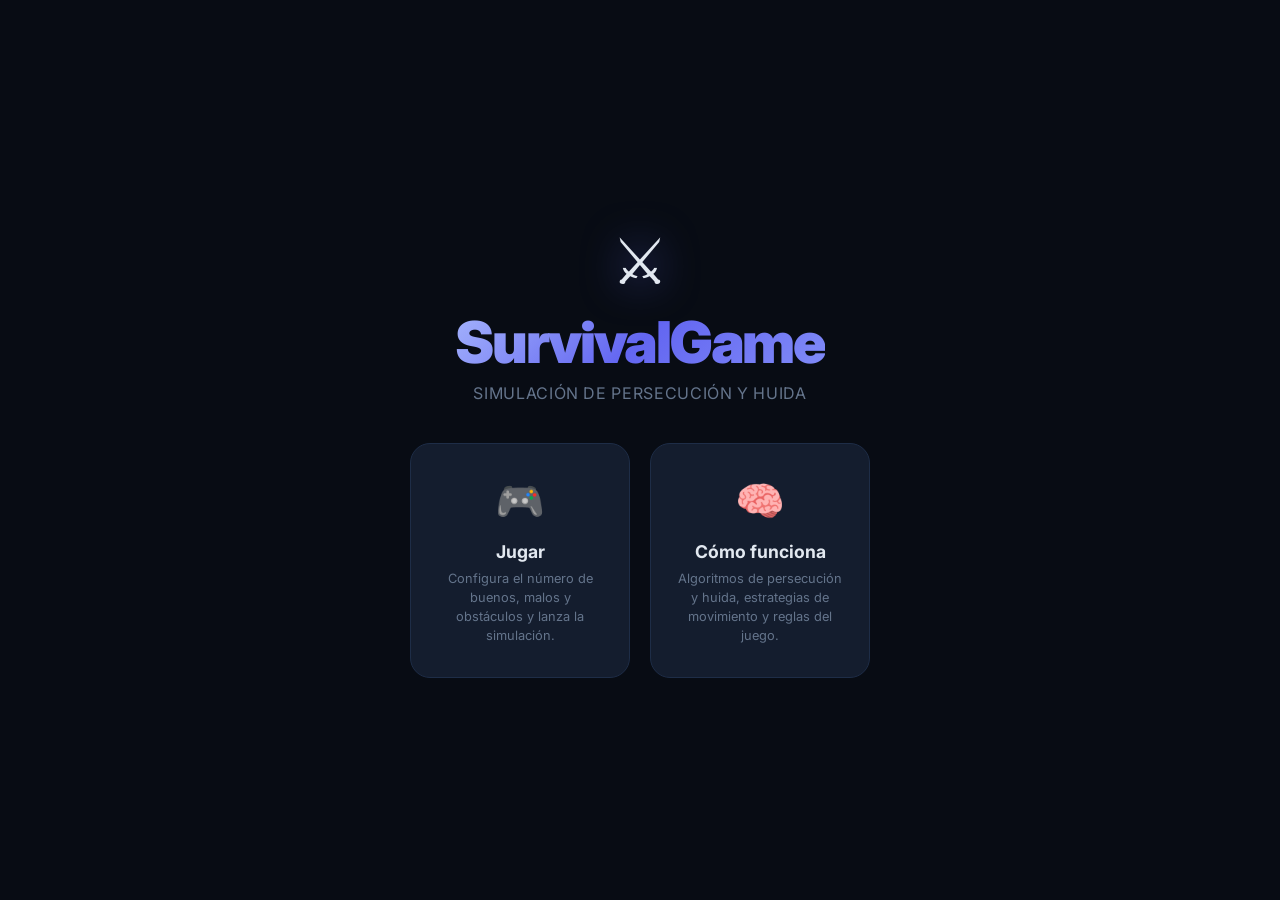
==== js/index.html @ d38d96ad "pasado todo a js con la base dejada" ====
<!DOCTYPE html>
<html lang="es">
<head>
    <meta charset="UTF-8" />
    <meta name="viewport" content="width=device-width, initial-scale=1.0" />
    <title>SurvivalGame</title>
    <link rel="preconnect" href="https://fonts.googleapis.com" />
    <link rel="preconnect" href="https://fonts.gstatic.com" crossorigin />
    <link href="https://fonts.googleapis.com/css2?family=Inter:ital,wght@0,400;0,600;0,700;0,900;1,400&display=swap" rel="stylesheet" />
    <style>
/* ── Reset ───────────────────────────────────────────────────────────────── */
*,*::before,*::after{box-sizing:border-box;margin:0;padding:0;}
:root{
    --bg:#080c14;
    --surface:#0f1520;
    --card:#141d2e;
    --border:#1e2d47;
    --green:#22c55e;
    --red:#ef4444;
    --gray:#64748b;
    --text:#e2e8f0;
    --muted:#64748b;
    --accent:#6366f1;
    --accent2:#818cf8;
}
html,body{height:100%;background:var(--bg);color:var(--text);font-family:'Inter',system-ui,sans-serif;overflow-x:hidden;}

/* ── Screens ─────────────────────────────────────────────────────────────── */
.screen{
    position:fixed;inset:0;
    display:flex;flex-direction:column;align-items:center;justify-content:center;
    transition:opacity .35s ease,transform .35s ease;
}
.screen.hidden{opacity:0;pointer-events:none;transform:scale(.97);}
.screen.slide-left{transform:translateX(-60px);}
.screen.slide-right{transform:translateX(60px);}

/* ── Particles (decorative background dots) ─────────────────────────────── */
#particles{position:fixed;inset:0;overflow:hidden;pointer-events:none;z-index:0;}
.particle{
    position:absolute;border-radius:50%;
    animation:float linear infinite;
    opacity:0;
}
@keyframes float{
    0%  {transform:translateY(100vh) scale(0); opacity:0;}
    10% {opacity:.6;}
    90% {opacity:.4;}
    100%{transform:translateY(-20px) scale(1.2); opacity:0;}
}

/* ── Main Menu ───────────────────────────────────────────────────────────── */
#menu{z-index:10;gap:2.5rem;}

.logo-big{text-align:center;}
.logo-big .icon{font-size:4rem;display:block;margin-bottom:.5rem;filter:drop-shadow(0 0 20px rgba(99,102,241,.7));}
.logo-big h1{
    font-size:3.6rem;font-weight:900;letter-spacing:-.04em;
    background:linear-gradient(135deg,#a5b4fc,#6366f1,#818cf8);
    -webkit-background-clip:text;-webkit-text-fill-color:transparent;background-clip:text;
    text-shadow:none;
}
.logo-big p{color:var(--muted);margin-top:.4rem;font-size:1rem;letter-spacing:.04em;text-transform:uppercase;}

.menu-cards{display:flex;gap:1.25rem;flex-wrap:wrap;justify-content:center;}

.menu-card{
    width:220px;padding:2rem 1.5rem;border-radius:1.25rem;
    background:var(--card);border:1px solid var(--border);
    cursor:pointer;text-align:center;
    transition:transform .2s,box-shadow .2s,border-color .2s;
    position:relative;overflow:hidden;
}
.menu-card::before{
    content:'';position:absolute;inset:0;
    background:linear-gradient(135deg,rgba(99,102,241,.08),transparent);
    opacity:0;transition:opacity .2s;
}
.menu-card:hover{transform:translateY(-6px);border-color:var(--accent);box-shadow:0 12px 40px rgba(99,102,241,.25);}
.menu-card:hover::before{opacity:1;}
.menu-card:active{transform:translateY(-2px);}

.menu-card .card-icon{font-size:2.5rem;margin-bottom:1rem;display:block;}
.menu-card h2{font-size:1.1rem;font-weight:700;margin-bottom:.4rem;}
.menu-card p{font-size:.8rem;color:var(--muted);line-height:1.5;}

/* ── Config Screen ───────────────────────────────────────────────────────── */
#config{z-index:10;gap:2rem;padding:2rem;}

.config-panel{
    background:var(--card);border:1px solid var(--border);border-radius:1.5rem;
    padding:2.5rem;width:100%;max-width:520px;
    box-shadow:0 0 60px rgba(99,102,241,.1);
}
.config-panel h2{font-size:1.5rem;font-weight:800;margin-bottom:.25rem;}
.config-panel .sub{color:var(--muted);font-size:.85rem;margin-bottom:2rem;}

.param-group{display:flex;flex-direction:column;gap:1.25rem;margin-bottom:2rem;}

.param{display:flex;flex-direction:column;gap:.5rem;}
.param-header{display:flex;justify-content:space-between;align-items:center;}
.param-label{font-size:.9rem;font-weight:600;display:flex;align-items:center;gap:.5rem;}
.param-dot{width:10px;height:10px;border-radius:50%;flex-shrink:0;}
.param-dot.green{background:var(--green);box-shadow:0 0 6px var(--green);}
.param-dot.red  {background:var(--red);  box-shadow:0 0 6px var(--red);}
.param-dot.gray {background:var(--gray); border-radius:2px;}
.param-value{
    font-size:1.1rem;font-weight:700;min-width:2.5rem;text-align:right;
    background:var(--surface);border:1px solid var(--border);border-radius:.4rem;
    padding:.1rem .5rem;
}
.param-value.green{color:var(--green);}
.param-value.red  {color:var(--red);}
.param-value.gray {color:var(--gray);}

input[type=range]{
    width:100%;height:5px;border-radius:999px;outline:none;border:none;cursor:pointer;
    -webkit-appearance:none;appearance:none;
    background:var(--border);
}
input[type=range].green::-webkit-slider-thumb{background:var(--green);box-shadow:0 0 8px var(--green);}
input[type=range].red::-webkit-slider-thumb  {background:var(--red);  box-shadow:0 0 8px var(--red);}
input[type=range].gray::-webkit-slider-thumb {background:var(--gray);}
input[type=range]::-webkit-slider-thumb{
    -webkit-appearance:none;appearance:none;
    width:16px;height:16px;border-radius:50%;cursor:pointer;transition:transform .1s;
}
input[type=range]::-webkit-slider-thumb:hover{transform:scale(1.25);}
input[type=range].green{background:linear-gradient(to right,var(--green) var(--pct,50%),var(--border) var(--pct,50%));}
input[type=range].red  {background:linear-gradient(to right,var(--red)   var(--pct,50%),var(--border) var(--pct,50%));}
input[type=range].gray {background:linear-gradient(to right,var(--gray)  var(--pct,50%),var(--border) var(--pct,50%));}

.config-actions{display:flex;gap:.75rem;}

/* ── Game Screen ─────────────────────────────────────────────────────────── */
#game{z-index:10;gap:1rem;justify-content:flex-start;padding:1.5rem 1rem 2rem;overflow-y:auto;}

.game-header{display:flex;align-items:center;gap:1rem;width:100%;max-width:1020px;}
.btn-back{
    background:var(--card);border:1px solid var(--border);color:var(--text);
    border-radius:.6rem;padding:.45rem .9rem;font-family:inherit;font-size:.85rem;
    font-weight:600;cursor:pointer;transition:background .15s,border-color .15s;
    flex-shrink:0;
}
.btn-back:hover{background:var(--border);border-color:var(--accent);}

.stats-bar{
    display:flex;gap:1.25rem;flex-wrap:wrap;align-items:center;
    background:var(--card);border:1px solid var(--border);border-radius:1rem;
    padding:.6rem 1.2rem;flex:1;
}
.stat{display:flex;align-items:center;gap:.45rem;font-size:.85rem;}
.stat-dot{width:9px;height:9px;border-radius:50%;}
.stat-dot.green{background:var(--green);box-shadow:0 0 5px var(--green);}
.stat-dot.red  {background:var(--red);  box-shadow:0 0 5px var(--red);}
.stat-dot.gray {background:var(--gray); border-radius:2px;}
.stat-label{color:var(--muted);}
.stat-value{font-weight:700;}
.stat-value.green{color:var(--green);}
.stat-value.red  {color:var(--red);}

.game-controls{display:flex;gap:.6rem;flex-shrink:0;}

.canvas-wrapper{
    border-radius:.75rem;overflow:hidden;border:1.5px solid var(--border);
    box-shadow:0 0 50px rgba(99,102,241,.1);flex-shrink:0;
}
canvas{display:block;}

/* ── Info Screen ─────────────────────────────────────────────────────────── */
#info{z-index:10;gap:2rem;padding:2rem;}
.info-panel{
    background:var(--card);border:1px solid var(--border);border-radius:1.5rem;
    padding:2.5rem;max-width:560px;width:100%;
    box-shadow:0 0 60px rgba(99,102,241,.1);
}
.info-panel h2{font-size:1.5rem;font-weight:800;margin-bottom:1.5rem;}
.info-row{display:flex;align-items:flex-start;gap:1rem;margin-bottom:1.25rem;}
.info-icon{font-size:1.8rem;flex-shrink:0;width:2.5rem;text-align:center;}
.info-row h3{font-size:.95rem;font-weight:700;margin-bottom:.2rem;}
.info-row p{font-size:.82rem;color:var(--muted);line-height:1.6;}
.info-divider{border:none;border-top:1px solid var(--border);margin:1.25rem 0;}
.algo-block{background:var(--surface);border-radius:.75rem;padding:1rem;font-size:.82rem;color:var(--muted);line-height:1.7;border:1px solid var(--border);}
.algo-block strong{color:var(--text);}

/* ── Shared Buttons ──────────────────────────────────────────────────────── */
.btn{
    display:inline-flex;align-items:center;gap:.4rem;
    padding:.65rem 1.4rem;border-radius:.65rem;
    font-family:inherit;font-size:.9rem;font-weight:700;
    cursor:pointer;border:none;
    transition:transform .1s,box-shadow .2s,background .15s,opacity .15s;
}
.btn:active{transform:scale(.96);}
.btn-primary{
    background:linear-gradient(135deg,#6366f1,#818cf8);color:#fff;
    box-shadow:0 4px 20px rgba(99,102,241,.4);
}
.btn-primary:hover{box-shadow:0 6px 28px rgba(99,102,241,.6);}
.btn-secondary{
    background:var(--surface);color:var(--text);border:1px solid var(--border);
}
.btn-secondary:hover{background:var(--border);}
.btn-danger{
    background:rgba(239,68,68,.15);color:var(--red);border:1px solid rgba(239,68,68,.3);
}
.btn-danger:hover{background:rgba(239,68,68,.25);}
    </style>
</head>
<body>

<!-- Fondo animado -->
<div id="particles"></div>

<!-- ══════════════════════════════════════════════════════════════════════════
     PANTALLA 1 – MENÚ PRINCIPAL
     ══════════════════════════════════════════════════════════════════════════ -->
<div id="menu" class="screen">
    <div class="logo-big">
        <span class="icon">⚔️</span>
        <h1>SurvivalGame</h1>
        <p>Simulación de persecución y huida</p>
    </div>

    <div class="menu-cards">
        <div class="menu-card" id="btn-goto-config">
            <span class="card-icon">🎮</span>
            <h2>Jugar</h2>
            <p>Configura el número de buenos, malos y obstáculos y lanza la simulación.</p>
        </div>
        <div class="menu-card" id="btn-goto-info">
            <span class="card-icon">🧠</span>
            <h2>Cómo funciona</h2>
            <p>Algoritmos de persecución y huida, estrategias de movimiento y reglas del juego.</p>
        </div>
    </div>
</div>

<!-- ══════════════════════════════════════════════════════════════════════════
     PANTALLA 2 – CONFIGURACIÓN
     ══════════════════════════════════════════════════════════════════════════ -->
<div id="config" class="screen hidden">
    <div class="config-panel">
        <h2>⚙️ Configurar partida</h2>
        <p class="sub">Ajusta los parámetros antes de iniciar la simulación</p>

        <div class="param-group">
            <!-- Buenos -->
            <div class="param">
                <div class="param-header">
                    <span class="param-label"><span class="param-dot green"></span>Buenos (huyen)</span>
                    <span class="param-value green" id="val-buenos">10</span>
                </div>
                <input type="range" class="green" id="sl-buenos" min="1" max="80" value="10" />
            </div>
            <!-- Malos -->
            <div class="param">
                <div class="param-header">
                    <span class="param-label"><span class="param-dot red"></span>Malos (persiguen)</span>
                    <span class="param-value red" id="val-malos">5</span>
                </div>
                <input type="range" class="red" id="sl-malos" min="1" max="40" value="5" />
            </div>
            <!-- Obstáculos -->
            <div class="param">
                <div class="param-header">
                    <span class="param-label"><span class="param-dot gray"></span>Obstáculos</span>
                    <span class="param-value gray" id="val-obs">15</span>
                </div>
                <input type="range" class="gray" id="sl-obs" min="0" max="120" value="15" />
            </div>
        </div>

        <div class="config-actions">
            <button class="btn btn-secondary" id="btn-config-back">← Volver</button>
            <button class="btn btn-primary" id="btn-start" style="flex:1">▶ Iniciar simulación</button>
        </div>
    </div>
</div>

<!-- ══════════════════════════════════════════════════════════════════════════
     PANTALLA 3 – JUEGO
     ══════════════════════════════════════════════════════════════════════════ -->
<div id="game" class="screen hidden">
    <div class="game-header">
        <button class="btn-back" id="btn-game-back">← Menú</button>
        <div class="stats-bar">
            <div class="stat">
                <div class="stat-dot green"></div>
                <span class="stat-label">Buenos</span>
                <span class="stat-value green" id="stat-buenos">0</span>
            </div>
            <div class="stat">
                <div class="stat-dot red"></div>
                <span class="stat-label">Malos</span>
                <span class="stat-value red" id="stat-malos">0</span>
            </div>
            <div class="stat">
                <div class="stat-dot gray"></div>
                <span class="stat-label">Obstáculos</span>
                <span class="stat-value" id="stat-obs">0</span>
            </div>
            <div class="stat" style="margin-left:auto;">
                <span class="stat-label">Tick</span>
                <span class="stat-value" id="stat-tick">0</span>
            </div>
        </div>
        <div class="game-controls">
            <button class="btn btn-secondary" id="btn-pause">⏸</button>
            <button class="btn btn-secondary" id="btn-restart">🔄</button>
        </div>
    </div>

    <div class="canvas-wrapper">
        <canvas id="gameCanvas"></canvas>
    </div>
</div>

<!-- ══════════════════════════════════════════════════════════════════════════
     PANTALLA 4 – INFORMACIÓN
     ══════════════════════════════════════════════════════════════════════════ -->
<div id="info" class="screen hidden">
    <div class="info-panel">
        <h2>🧠 Cómo funciona</h2>

        <div class="info-row">
            <div class="info-icon">🟢</div>
            <div>
                <h3>Buenos — estrategia Huir</h3>
                <p>En cada tick evalúan las 8 casillas adyacentes (incluyendo diagonales) y se mueven a la que <strong>maximiza</strong> su distancia euclidiana al malo más cercano.</p>
            </div>
        </div>
        <div class="info-row">
            <div class="info-icon">🔴</div>
            <div>
                <h3>Malos — estrategia Perseguir</h3>
                <p>Evalúan las 8 casillas adyacentes y se mueven a la que <strong>minimiza</strong> su distancia euclidiana al bueno más cercano.</p>
            </div>
        </div>
        <div class="info-row">
            <div class="info-icon">⬛</div>
            <div>
                <h3>Obstáculos</h3>
                <p>Casillas bloqueadas. Ningún personaje puede ocuparlas ni atravesarlas.</p>
            </div>
        </div>

        <hr class="info-divider" />

        <div class="algo-block">
            <strong>Algoritmo de movimiento (ambas estrategias):</strong><br/>
            1. Iterar las 8 posiciones adyacentes<br/>
            2. Filtrar posiciones fuera del mapa, obstáculos y aliados<br/>
            3. Calcular distancia euclídea: <em>d = √[(Δx)² + (Δy)²]</em><br/>
            4. Escoger la posición que max/min imiza d<br/>
            5. Si no hay movimiento válido → el personaje se queda quieto
        </div>

        <div style="margin-top:1.5rem;text-align:center;">
            <button class="btn btn-primary" id="btn-info-back" style="min-width:160px;">← Volver al menú</button>
        </div>
    </div>
</div>

<script>
'use strict';

// ── Partículas decorativas ────────────────────────────────────────────────────
(function(){
    const container = document.getElementById('particles');
    const colors = ['#6366f1','#22c55e','#ef4444','#818cf8'];
    for(let i=0;i<30;i++){
        const p=document.createElement('div');
        p.className='particle';
        const sz=Math.random()*5+3;
        p.style.cssText=`
            width:${sz}px;height:${sz}px;
            left:${Math.random()*100}%;
            background:${colors[Math.floor(Math.random()*colors.length)]};
            animation-duration:${8+Math.random()*14}s;
            animation-delay:${Math.random()*10}s;
        `;
        container.appendChild(p);
    }
})();

// ── Navegación entre pantallas ────────────────────────────────────────────────
const screens = {
    menu:   document.getElementById('menu'),
    config: document.getElementById('config'),
    game:   document.getElementById('game'),
    info:   document.getElementById('info'),
};

function showScreen(name, direction='right'){
    const inClass  = direction==='right' ? 'slide-right' : 'slide-left';
    Object.entries(screens).forEach(([k,s])=>{
        if(k===name){
            s.classList.remove('hidden',inClass);
        } else {
            s.classList.add('hidden');
        }
    });
}

document.getElementById('btn-goto-config').addEventListener('click',()=>showScreen('config'));
document.getElementById('btn-goto-info')  .addEventListener('click',()=>showScreen('info'));
document.getElementById('btn-config-back').addEventListener('click',()=>showScreen('menu','left'));
document.getElementById('btn-info-back')  .addEventListener('click',()=>showScreen('menu','left'));
document.getElementById('btn-game-back')  .addEventListener('click',()=>{stopGame(); showScreen('menu','left');});

// ── Sliders de configuración ──────────────────────────────────────────────────
function bindSlider(sliderId, valueId){
    const sl = document.getElementById(sliderId);
    const vl = document.getElementById(valueId);
    function update(){
        const pct = (sl.value - sl.min) / (sl.max - sl.min) * 100;
        sl.style.setProperty('--pct', pct + '%');
        vl.textContent = sl.value;
    }
    sl.addEventListener('input', update);
    update();
}
bindSlider('sl-buenos','val-buenos');
bindSlider('sl-malos', 'val-malos');
bindSlider('sl-obs',   'val-obs');

document.getElementById('btn-start').addEventListener('click',()=>{
    const cfg = {
        buenos:    +document.getElementById('sl-buenos').value,
        malos:     +document.getElementById('sl-malos').value,
        obstaculos:+document.getElementById('sl-obs').value,
    };
    showScreen('game');
    startGame(cfg);
});

document.getElementById('btn-restart').addEventListener('click',()=>{
    const cfg = {
        buenos:    +document.getElementById('sl-buenos').value,
        malos:     +document.getElementById('sl-malos').value,
        obstaculos:+document.getElementById('sl-obs').value,
    };
    startGame(cfg);
});

// ── Pausa ─────────────────────────────────────────────────────────────────────
let pausado = false;
const btnPause = document.getElementById('btn-pause');
btnPause.addEventListener('click',()=>{
    pausado = !pausado;
    btnPause.textContent = pausado ? '▶' : '⏸';
});

// ══════════════════════════════════════════════════════════════════════════════
// LÓGICA DEL JUEGO
// ══════════════════════════════════════════════════════════════════════════════

// ── Posicion ──────────────────────────────────────────────────────────────────
class Posicion{
    constructor(x,y){this._x=x;this._y=y;}
    getX(){return this._x;} setX(x){this._x=x;}
    getY(){return this._y;} setY(y){this._y=y;}
    static calcularDistancia(p1,p2){
        return Math.sqrt((p1._x-p2._x)**2+(p1._y-p2._y)**2);
    }
}

// ── Estrategias ───────────────────────────────────────────────────────────────
const DX=[-1,0,1,-1,1,-1,0,1];
const DY=[-1,-1,-1,0,0,1,1,1];

class Huir{
    mover(actual,objetivo,mapa){
        let best=0,vx=0,vy=0;
        for(let i=0;i<8;i++){
            const nx=actual._x+DX[i], ny=actual._y+DY[i];
            if(nx>=0&&nx<mapa[0].length&&ny>=0&&ny<mapa.length){
                const c=mapa[ny][nx];
                if(c===null||(!c.esObstaculo()&&!c.esBueno())){
                    const d=Posicion.calcularDistancia(new Posicion(nx,ny),objetivo);
                    if(d>best){best=d;vx=DX[i];vy=DY[i];}
                }
            }
        }
        return new Posicion(actual._x+vx,actual._y+vy);
    }
}

class Perseguir{
    mover(actual,objetivo,mapa){
        let best=Infinity,vx=0,vy=0;
        for(let i=0;i<8;i++){
            const nx=actual._x+DX[i], ny=actual._y+DY[i];
            if(nx>=0&&nx<mapa[0].length&&ny>=0&&ny<mapa.length){
                const c=mapa[ny][nx];
                if(c===null||(!c.esObstaculo()&&!c.esMalo())){
                    const d=Posicion.calcularDistancia(new Posicion(nx,ny),objetivo);
                    if(d<best){best=d;vx=DX[i];vy=DY[i];}
                }
            }
        }
        return new Posicion(actual._x+vx,actual._y+vy);
    }
}

// ── Elementos ─────────────────────────────────────────────────────────────────
class Elementos{
    constructor(x,y,mov){this.posi=new Posicion(x,y);this.objetivo=null;this._mov=mov;}
    getPosiX(){return this.posi._x;}
    getPosiY(){return this.posi._y;}
    getPosi(){return this.posi;}
    setObjetivo(o){this.objetivo=o;}
    esObstaculo(){return false;} esMalo(){return false;} esBueno(){return false;}
    mover(mapa){
        if(this.objetivo!==null)
            this.posi=this._mov.mover(this.posi,this.objetivo.posi,mapa);
    }
}
class Buenos   extends Elementos{constructor(x,y){super(x,y,new Huir());    }esBueno(){return true;}}
class Malos    extends Elementos{constructor(x,y){super(x,y,new Perseguir());}esMalo(){return true;}}
class Obstaculos extends Elementos{constructor(x,y){super(x,y,null);}esObstaculo(){return true;}}

// ── Mapa ──────────────────────────────────────────────────────────────────────
class Mapa{
    constructor(alto,ancho){
        this.alto=alto;this.ancho=ancho;
        this.grid=Array.from({length:alto},()=>Array(ancho).fill(null));
        this.buenos=[];this.malos=[];
    }
    _rnd(max){return Math.floor(Math.random()*max);}
    _freePos(){
        let x,y;
        do{x=this._rnd(this.ancho);y=this._rnd(this.alto);}
        while(this.grid[y][x]!==null);
        return{x,y};
    }
    _place(elem){
        const{x,y}=this._freePos();
        elem.posi._x=x;elem.posi._y=y;
        this.grid[y][x]=elem;
    }
    generarConConfig(numBuenos,numMalos,numObs){
        const maxElem=this.alto*this.ancho-1;
        numObs  =Math.min(numObs,  Math.floor(maxElem*0.4));
        numBuenos=Math.min(numBuenos,Math.floor((maxElem-numObs)*0.6));
        numMalos =Math.min(numMalos, maxElem-numObs-numBuenos);

        for(let i=0;i<numObs;i++)   this._place(new Obstaculos(0,0));
        for(let i=0;i<numBuenos;i++){const b=new Buenos(0,0);  this.buenos.push(b);this._place(b);}
        for(let i=0;i<numMalos;i++) {const m=new Malos(0,0);   this.malos.push(m); this._place(m);}
    }
    _nearMalo(b){
        let c=null,mn=Infinity;
        for(const m of this.malos){const d=Posicion.calcularDistancia(m.posi,b.posi);if(d<mn){mn=d;c=m;}}
        return c;
    }
    _nearBueno(m){
        let c=null,mn=Infinity;
        for(const b of this.buenos){const d=Posicion.calcularDistancia(m.posi,b.posi);if(d<mn){mn=d;c=b;}}
        return c;
    }
    refrescar(){
        for(const b of this.buenos){b.setObjetivo(this._nearMalo(b)); this.grid[b.getPosiY()][b.getPosiX()]=null;}
        for(const m of this.malos) {m.setObjetivo(this._nearBueno(m));this.grid[m.getPosiY()][m.getPosiX()]=null;}
        for(const b of this.buenos){b.mover(this.grid);this.grid[b.getPosiY()][b.getPosiX()]=b;}
        for(const m of this.malos) {m.mover(this.grid);this.grid[m.getPosiY()][m.getPosiX()]=m;}
        this.buenos=this.buenos.filter(b=>
            !this.malos.some(m=>m.getPosiX()===b.getPosiX()&&m.getPosiY()===b.getPosiY())
        );
    }
}

// ── Canvas & Loop ─────────────────────────────────────────────────────────────
const CELL=10,ALTO=60,ANCHO=100,FPS_MS=50;
const canvas=document.getElementById('gameCanvas');
const ctx=canvas.getContext('2d');
canvas.width=ANCHO*CELL; canvas.height=ALTO*CELL;

const elB=document.getElementById('stat-buenos');
const elM=document.getElementById('stat-malos');
const elO=document.getElementById('stat-obs');
const elT=document.getElementById('stat-tick');

let mapa,timer,tick=0,numObsCfg=0;

function startGame(cfg){
    stopGame();
    pausado=false;btnPause.textContent='⏸';
    mapa=new Mapa(ALTO,ANCHO);
    mapa.generarConConfig(cfg.buenos,cfg.malos,cfg.obstaculos);
    numObsCfg=cfg.obstaculos;
    tick=0;
    timer=setInterval(gameLoop,FPS_MS);
}

function stopGame(){
    if(timer){clearInterval(timer);timer=null;}
}

function gameLoop(){
    if(pausado)return;
    mapa.refrescar();
    tick++;
    render();
    elB.textContent=mapa.buenos.length;
    elM.textContent=mapa.malos.length;
    elO.textContent=numObsCfg;
    elT.textContent=tick;
    if(mapa.buenos.length===0){stopGame();gameOver();}
}

function render(){
    ctx.fillStyle='#080c14';ctx.fillRect(0,0,canvas.width,canvas.height);
    ctx.strokeStyle='#111827';ctx.lineWidth=.3;
    for(let i=0;i<=ALTO;i++){ctx.beginPath();ctx.moveTo(0,i*CELL);ctx.lineTo(canvas.width,i*CELL);ctx.stroke();}
    for(let j=0;j<=ANCHO;j++){ctx.beginPath();ctx.moveTo(j*CELL,0);ctx.lineTo(j*CELL,canvas.height);ctx.stroke();}

    for(let i=0;i<ALTO;i++){
        for(let j=0;j<ANCHO;j++){
            const e=mapa.grid[i][j]; if(!e) continue;
            const cx=j*CELL+CELL/2, cy=i*CELL+CELL/2, r=CELL/2-1;
            if(e.esObstaculo()){
                ctx.fillStyle='#374151';
                ctx.fillRect(j*CELL+1,i*CELL+1,CELL-2,CELL-2);
                continue;
            }
            const col=e.esBueno()?'#22c55e':'#ef4444';
            ctx.shadowColor=col;ctx.shadowBlur=7;
            ctx.fillStyle=col;ctx.beginPath();ctx.arc(cx,cy,r,0,Math.PI*2);ctx.fill();
            ctx.shadowBlur=0;
            ctx.fillStyle='rgba(255,255,255,.2)';ctx.beginPath();ctx.arc(cx-1,cy-1,r*.38,0,Math.PI*2);ctx.fill();
        }
    }
}

function gameOver(){
    ctx.fillStyle='rgba(0,0,0,.7)';ctx.fillRect(0,0,canvas.width,canvas.height);
    ctx.shadowBlur=24;ctx.shadowColor='#ef4444';
    ctx.fillStyle='#ef4444';
    ctx.font=`bold ${CELL*3.2}px Inter,sans-serif`;ctx.textAlign='center';
    ctx.fillText('¡Los malos ganaron!',canvas.width/2,canvas.height/2-CELL*1.5);
    ctx.shadowBlur=0;ctx.fillStyle='#94a3b8';
    ctx.font=`${CELL*1.3}px Inter,sans-serif`;
    ctx.fillText(`Supervivieron ${tick} ticks`,canvas.width/2,canvas.height/2+CELL*2);
    ctx.fillText('Pulsa 🔄 para reiniciar',canvas.width/2,canvas.height/2+CELL*4);
}
</script>
</body>
</html>
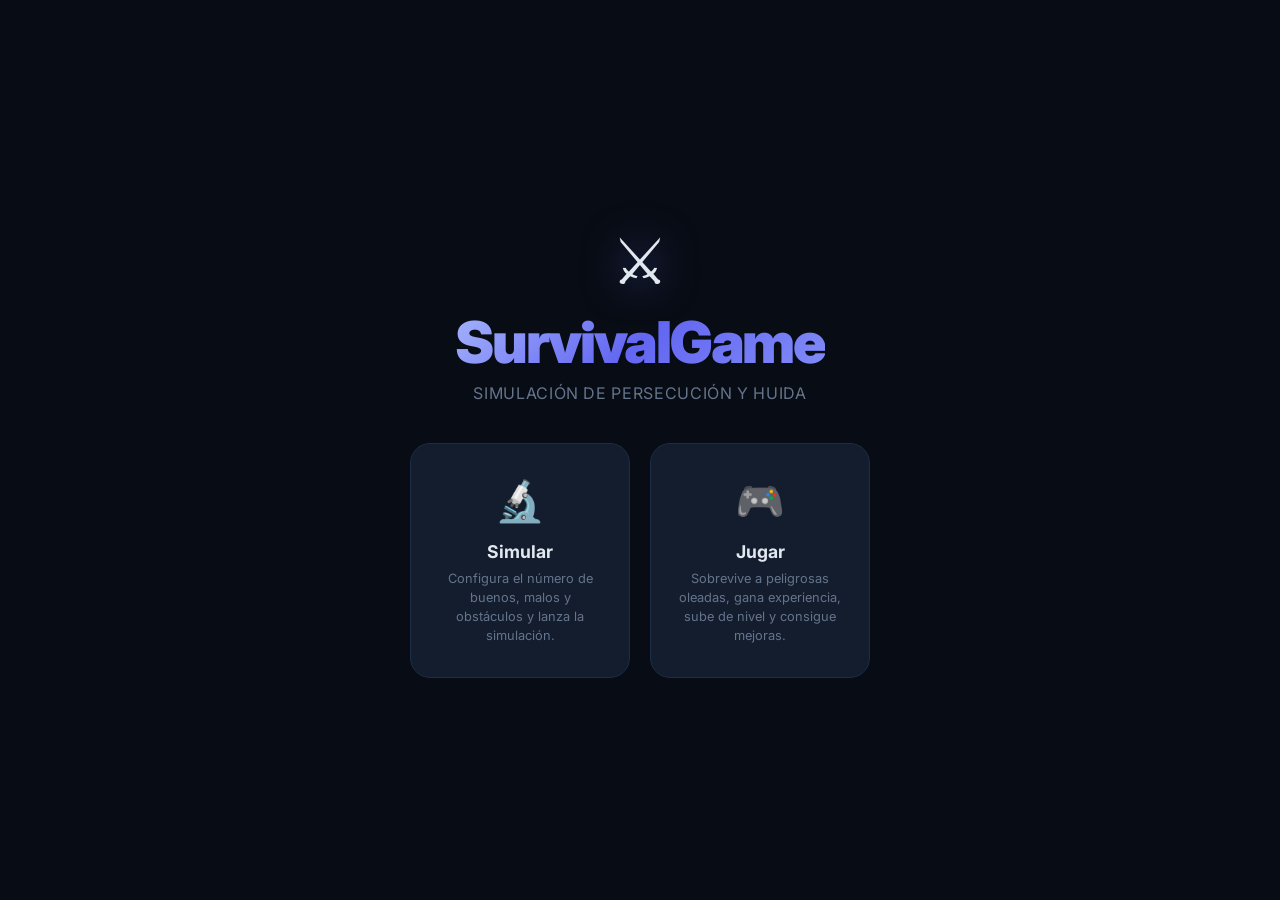
==== commit 82b176db: "juego terminado" ====
--- a/js/index.html
+++ b/js/index.html
@@ -167,21 +167,59 @@
 }
 canvas{display:block;}
 
-/* ── Info Screen ─────────────────────────────────────────────────────────── */
-#info{z-index:10;gap:2rem;padding:2rem;}
-.info-panel{
-    background:var(--card);border:1px solid var(--border);border-radius:1.5rem;
-    padding:2.5rem;max-width:560px;width:100%;
-    box-shadow:0 0 60px rgba(99,102,241,.1);
-}
-.info-panel h2{font-size:1.5rem;font-weight:800;margin-bottom:1.5rem;}
-.info-row{display:flex;align-items:flex-start;gap:1rem;margin-bottom:1.25rem;}
-.info-icon{font-size:1.8rem;flex-shrink:0;width:2.5rem;text-align:center;}
-.info-row h3{font-size:.95rem;font-weight:700;margin-bottom:.2rem;}
-.info-row p{font-size:.82rem;color:var(--muted);line-height:1.6;}
-.info-divider{border:none;border-top:1px solid var(--border);margin:1.25rem 0;}
-.algo-block{background:var(--surface);border-radius:.75rem;padding:1rem;font-size:.82rem;color:var(--muted);line-height:1.7;border:1px solid var(--border);}
-.algo-block strong{color:var(--text);}
+/* ── Info Screen (Mini-juego) ────────────────────────────────────────────── */
+#info{z-index:10;gap:0;padding:0;justify-content:flex-start;}
+.info-header{
+    display:flex;align-items:center;gap:1rem;
+    width:100%;padding:.8rem 1rem;
+    background:var(--surface);border-bottom:1px solid var(--border);
+    flex-shrink:0;
+}
+.info-header h2{font-size:1.1rem;font-weight:800;flex:1;}
+.info-hud{
+    display:flex;gap:1rem;align-items:center;
+    background:var(--card);border:1px solid var(--border);border-radius:.75rem;
+    padding:.35rem .9rem;font-size:.8rem;
+}
+.hud-item{display:flex;align-items:center;gap:.4rem;}
+.hud-label{color:var(--muted);}
+.hud-val{font-weight:700;}
+.hud-val.green{color:var(--green);}
+.hud-val.red{color:var(--red);}
+.hud-val.yellow{color:#facc15;}
+.health-bar-wrap{
+    width:90px;height:10px;background:var(--border);border-radius:999px;overflow:hidden;
+}
+.health-bar-inner{
+    height:100%;border-radius:999px;transition:width .2s;
+}
+.health-bar-inner.green{background:var(--green);box-shadow:0 0 6px var(--green);}
+.health-bar-inner.red{background:var(--red);box-shadow:0 0 6px var(--red);}
+.health-bar-inner.blue{background:#3b82f6;box-shadow:0 0 6px #3b82f6;}
+
+#arc-levelup-overlay{
+    position:absolute;inset:0;background:rgba(8,12,20,0.85);z-index:20;
+    display:flex;flex-direction:column;align-items:center;justify-content:center;
+    transition:opacity .2s;backdrop-filter:blur(4px);
+}
+#arc-levelup-overlay.hidden{opacity:0;pointer-events:none;}
+.powerup-cards{display:flex;gap:1.25rem;margin-top:1.5rem;flex-wrap:wrap;justify-content:center;max-width:640px;}
+.powerup-card{
+    background:var(--surface);border:1px solid var(--border);border-radius:1rem;
+    padding:1.5rem 1rem;width:170px;text-align:center;cursor:pointer;
+    transition:transform .2s,border-color .2s,box-shadow .2s;
+}
+.powerup-card:hover{transform:translateY(-8px);border-color:var(--accent);box-shadow:0 12px 30px rgba(99,102,241,.3);}
+.powerup-card .icon{font-size:2.5rem;margin-bottom:.75rem;display:block;}
+.powerup-card h3{font-size:1.05rem;font-weight:700;margin-bottom:.4rem;color:var(--text);}
+.powerup-card p{font-size:.8rem;color:var(--muted);line-height:1.4;}
+
+#arcadeCanvas{display:block;cursor:crosshair;flex:1;width:100%;}
+.controls-hint{
+    font-size:.72rem;color:var(--muted);text-align:center;
+    padding:.4rem;background:var(--surface);border-top:1px solid var(--border);
+    flex-shrink:0;
+}
 
 /* ── Shared Buttons ──────────────────────────────────────────────────────── */
 .btn{
@@ -224,14 +262,14 @@
 
     <div class="menu-cards">
         <div class="menu-card" id="btn-goto-config">
-            <span class="card-icon">🎮</span>
-            <h2>Jugar</h2>
+            <span class="card-icon">🔬</span>
+            <h2>Simular</h2>
             <p>Configura el número de buenos, malos y obstáculos y lanza la simulación.</p>
         </div>
         <div class="menu-card" id="btn-goto-info">
-            <span class="card-icon">🧠</span>
-            <h2>Cómo funciona</h2>
-            <p>Algoritmos de persecución y huida, estrategias de movimiento y reglas del juego.</p>
+            <span class="card-icon">🎮</span>
+            <h2>Jugar</h2>
+            <p>Sobrevive a peligrosas oleadas, gana experiencia, sube de nivel y consigue mejoras.</p>
         </div>
     </div>
 </div>
@@ -241,7 +279,7 @@
      ══════════════════════════════════════════════════════════════════════════ -->
 <div id="config" class="screen hidden">
     <div class="config-panel">
-        <h2>⚙️ Configurar partida</h2>
+        <h2>⚙️ Configurar simulación</h2>
         <p class="sub">Ajusta los parámetros antes de iniciar la simulación</p>
 
         <div class="param-group">
@@ -317,49 +355,60 @@
 </div>
 
 <!-- ══════════════════════════════════════════════════════════════════════════
-     PANTALLA 4 – INFORMACIÓN
+     PANTALLA 4 – MINI-JUEGO "CÓMO FUNCIONA"
      ══════════════════════════════════════════════════════════════════════════ -->
 <div id="info" class="screen hidden">
-    <div class="info-panel">
-        <h2>🧠 Cómo funciona</h2>
-
-        <div class="info-row">
-            <div class="info-icon">🟢</div>
-            <div>
-                <h3>Buenos — estrategia Huir</h3>
-                <p>En cada tick evalúan las 8 casillas adyacentes (incluyendo diagonales) y se mueven a la que <strong>maximiza</strong> su distancia euclidiana al malo más cercano.</p>
+    <!-- Cabecera con HUD -->
+    <div class="info-header">
+        <button class="btn-back" id="btn-info-back">← Menú</button>
+        <h2>⚔️ ¡Sobrevive!</h2>
+        <!-- Vida y Nivel -->
+        <div class="info-hud">
+            <div class="hud-item">
+                <span class="hud-label">❤️</span>
+                <div class="health-bar-wrap">
+                    <div class="health-bar-inner green" id="arc-player-bar" style="width:100%"></div>
+                </div>
+            </div>
+            <div class="hud-item" style="margin-left:.2rem;">
+                <span class="hud-label">⭐ Nv</span>
+                <span class="hud-val yellow" id="arc-level">1</span>
+            </div>
+            <div class="hud-item" title="Experiencia">
+                <div class="health-bar-wrap" style="width:50px;">
+                    <div class="health-bar-inner blue" id="arc-xp-bar" style="width:0%"></div>
+                </div>
             </div>
         </div>
-        <div class="info-row">
-            <div class="info-icon">🔴</div>
-            <div>
-                <h3>Malos — estrategia Perseguir</h3>
-                <p>Evalúan las 8 casillas adyacentes y se mueven a la que <strong>minimiza</strong> su distancia euclidiana al bueno más cercano.</p>
+        <!-- Oleada y puntos -->
+        <div class="info-hud">
+            <div class="hud-item">
+                <span class="hud-label">🌊 Ole</span>
+                <span class="hud-val yellow" id="arc-wave">1</span>
+            </div>
+            <div class="hud-item">
+                <span class="hud-label">⭐ Pts</span>
+                <span class="hud-val green" id="arc-score">0</span>
             </div>
         </div>
-        <div class="info-row">
-            <div class="info-icon">⬛</div>
-            <div>
-                <h3>Obstáculos</h3>
-                <p>Casillas bloqueadas. Ningún personaje puede ocuparlas ni atravesarlas.</p>
+        <button class="btn btn-secondary" id="arc-restart" style="font-size:.8rem;padding:.4rem .8rem;">🔄 Reiniciar</button>
+    </div>
+
+    <div id="arc-wrapper" style="position:relative;flex:1;display:flex;flex-direction:column;width:100%;">
+        <!-- Level Up Overlay -->
+        <div id="arc-levelup-overlay" class="hidden">
+            <div class="info-panel" style="background:transparent;border:none;box-shadow:none;">
+                <h2 style="text-align:center;font-size:2.2rem;margin-bottom:.5rem;">✨ ¡Nivel <span id="arc-lvl-display">2</span>!</h2>
+                <p style="text-align:center;color:var(--muted);font-size:1.1rem;">Selecciona una mejora de poder</p>
+                <div class="powerup-cards" id="powerup-container"></div>
             </div>
         </div>
-
-        <hr class="info-divider" />
-
-        <div class="algo-block">
-            <strong>Algoritmo de movimiento (ambas estrategias):</strong><br/>
-            1. Iterar las 8 posiciones adyacentes<br/>
-            2. Filtrar posiciones fuera del mapa, obstáculos y aliados<br/>
-            3. Calcular distancia euclídea: <em>d = √[(Δx)² + (Δy)²]</em><br/>
-            4. Escoger la posición que max/min imiza d<br/>
-            5. Si no hay movimiento válido → el personaje se queda quieto
-        </div>
-
-        <div style="margin-top:1.5rem;text-align:center;">
-            <button class="btn btn-primary" id="btn-info-back" style="min-width:160px;">← Volver al menú</button>
-        </div>
+        <!-- Canvas del mini-juego -->
+        <canvas id="arcadeCanvas"></canvas>
     </div>
+
+    <!-- Pista de controles -->
+    <div class="controls-hint">🕹️ WASD / Flechas para mover &nbsp;|&nbsp; 🖱️ Click para disparar &nbsp;|&nbsp; ❤️ Los enemigos te dañan al tocarte</div>
 </div>
 
 <script>
@@ -401,12 +450,14 @@
             s.classList.add('hidden');
         }
     });
+    if(name==='info') arcadeStart();
+    else arcadeStop();
 }
 
 document.getElementById('btn-goto-config').addEventListener('click',()=>showScreen('config'));
 document.getElementById('btn-goto-info')  .addEventListener('click',()=>showScreen('info'));
 document.getElementById('btn-config-back').addEventListener('click',()=>showScreen('menu','left'));
-document.getElementById('btn-info-back')  .addEventListener('click',()=>showScreen('menu','left'));
+document.getElementById('btn-info-back')  .addEventListener('click',()=>{arcadeStop();showScreen('menu','left');});
 document.getElementById('btn-game-back')  .addEventListener('click',()=>{stopGame(); showScreen('menu','left');});
 
 // ── Sliders de configuración ──────────────────────────────────────────────────
@@ -645,6 +696,804 @@
     ctx.fillText(`Supervivieron ${tick} ticks`,canvas.width/2,canvas.height/2+CELL*2);
     ctx.fillText('Pulsa 🔄 para reiniciar',canvas.width/2,canvas.height/2+CELL*4);
 }
+
+// ══════════════════════════════════════════════════════════════════════════════
+// MINI-JUEGO ARCADE – pantalla "Cómo funciona"
+// ══════════════════════════════════════════════════════════════════════════════
+(function(){
+
+const arcCanvas = document.getElementById('arcadeCanvas');
+const arcCtx    = arcCanvas.getContext('2d');
+
+// ── Tamaños dinámicos ─────────────────────────────────────────────────────────
+function resizeArcCanvas(){
+    const infoEl = document.getElementById('info');
+    const header = infoEl.querySelector('.info-header');
+    const hint   = infoEl.querySelector('.controls-hint');
+    const hh = header ? header.offsetHeight : 60;
+    const ch = hint   ? hint.offsetHeight   : 28;
+    arcCanvas.width  = window.innerWidth;
+    arcCanvas.height = Math.max(window.innerHeight - hh - ch, 300);
+}
+
+// ── Estado del juego ──────────────────────────────────────────────────────────
+const PLAYER_RADIUS  = 18;
+const ENEMY_RADIUS   = 14;
+const BULLET_RADIUS  = 6;
+const PLAYER_SPEED   = 2.3; // Aún más lenta
+const BULLET_SPEED   = 9;
+const ENEMY_BASE_SPEED = 1.0;
+const PLAYER_MAX_HP  = 100;
+const ENEMY_MAX_HP   = 30;
+const DAMAGE_PER_HIT = 20;
+
+const POWERUPS = [
+    {id:'dmg', icon:'💥', title:'Munición Pesada', desc:'+15 Daño por bala', apply:()=>player.damage+=15},
+    {id:'spd', icon:'⚡', title:'Agilidad', desc:'+25% Velocidad de mov.', apply:()=>player.speedMult+=0.25},
+    {id:'fire', icon:'🔥', title:'Fuego Rápido', desc:'Dispara un 30% más rápido', apply:()=>player.fireRateMult*=0.7},
+    {id:'hp',  icon:'❤️', title:'Vitalidad', desc:'+50 Vida Máx y curación total', apply:()=>{player.maxHp+=50;player.hp=player.maxHp;}},
+    {id:'multi',icon:'🔫', title:'Multidisparo', desc:'Dispara una bala extra a la vez', apply:()=>player.multiShot+=1},
+    {id:'pierce',icon:'👻', title:'Perforación', desc:'Las balas atraviesan +1 enemigo', apply:()=>player.pierce+=1},
+    {id:'vamp', icon:'🧛', title:'Vampirismo', desc:'Cura 2 HP por cada enemigo', apply:()=>player.vampirism+=2},
+    {id:'magnet', icon:'🧲', title:'Magnetismo', desc:'Atrae la Experiencia desde más lejos', apply:()=>player.magnetRadius+=80},
+    {id:'tank', icon:'🛡️', title:'Piel de Piedra', desc:'Ganas +25 Vida Máx y tus balas hacen +10 Daño', apply:()=>{player.maxHp+=25; player.hp+=25; player.damage+=10;}},
+];
+
+let arcState; // 'playing' | 'dead' | 'waveclear' | 'stopped' | 'levelup'
+let player, bullets, enemyBullets, enemies, xpGems, particles, wave, score;
+let superBossWarning = 0;
+let isMobile = ('ontouchstart' in window) || (navigator.maxTouchPoints > 0);
+let joystick = { active: false, id: null, originX: 0, originY: 0, x: 0, y: 0, curX: 0, curY: 0 };
+let keys = {};
+let mouseX = 0, mouseY = 0;
+let arcRAF = null;
+let lastTime = 0;
+let waveDelay = 0; 
+let flashAlpha = 0; 
+let level = 1, xp = 0, maxXp = 100;
+
+// HUD elements
+const elPlayerBar = document.getElementById('arc-player-bar');
+const elLevel     = document.getElementById('arc-level');
+const elXpBar     = document.getElementById('arc-xp-bar');
+const elWave      = document.getElementById('arc-wave');
+const elScore     = document.getElementById('arc-score');
+const elLvlOverlay= document.getElementById('arc-levelup-overlay');
+const elLvlDisplay= document.getElementById('arc-lvl-display');
+const elPwrUpCont = document.getElementById('powerup-container');
+
+// ── Drop XP & LevelUp ──────────────────────────────────────────────────────────
+function dropXp(x, y, amount){
+    xpGems.push({x, y, amount, life: 12000});
+}
+function addXp(amount){
+    xp += amount;
+    if(xp >= maxXp){
+        xp -= maxXp;
+        level++;
+        maxXp = Math.floor(maxXp * 1.8); // Curva de nivel mucho más exigente
+        triggerLevelUp();
+    }
+}
+function triggerLevelUp(){
+    arcState = 'levelup';
+    elLvlDisplay.textContent = level;
+    elLvlOverlay.classList.remove('hidden');
+    elPwrUpCont.innerHTML = '';
+    
+    // Pick 3 random powerups
+    const shuffled = [...POWERUPS].sort(()=>0.5-Math.random());
+    const choices = shuffled.slice(0, 3);
+    choices.forEach(p => {
+        const div = document.createElement('div');
+        div.className = 'powerup-card';
+        div.innerHTML = `<span class="icon">${p.icon}</span><h3>${p.title}</h3><p>${p.desc}</p>`;
+        div.onclick = () => {
+            p.apply();
+            elLvlOverlay.classList.add('hidden');
+            arcState = 'playing';
+            updateHUD();
+            keys = {}; // resetear teclas para evitar quedarse atascado
+        };
+        elPwrUpCont.appendChild(div);
+    });
+}
+
+// ── Partículas visuales ───────────────────────────────────────────────────────
+function makeParticle(x, y, color){
+    const angle = Math.random()*Math.PI*2;
+    const speed = 1+Math.random()*4;
+    return {
+        x, y, vx: Math.cos(angle)*speed, vy: Math.sin(angle)*speed,
+        life: 1, decay: 0.04+Math.random()*0.04, r: 2+Math.random()*4, color
+    };
+}
+
+// ── Inicialización ────────────────────────────────────────────────────────────
+function arcadeInit(){
+    resizeArcCanvas();
+    player = {
+        x: arcCanvas.width  / 2, y: arcCanvas.height / 2,
+        hp: PLAYER_MAX_HP, maxHp: PLAYER_MAX_HP, invincible: 0, angle: 0,
+        damage: 10, speedMult: 1.0, multiShot: 0, pierce: 0, vampirism: 0,
+        shootCooldown: 0, fireRateMult: 1.0, magnetRadius: 120
+    };
+    bullets   = [];
+    enemyBullets = [];
+    enemies   = [];
+    xpGems    = [];
+    particles = [];
+    wave      = 1;
+    score     = 0;
+    level     = 1; xp = 0; maxXp = 100;
+    arcState  = 'playing';
+    waveDelay = 0; flashAlpha = 0; superBossWarning = 0;
+    elLvlOverlay.classList.add('hidden');
+    spawnWave(wave);
+    updateHUD();
+}
+
+function spawnWave(w){
+    // Escalado de dificultad mayor
+    let count = 4 + Math.floor(w * 2.5);
+    let hasSuperBoss = (w % 15 === 0);
+    let hasBoss = (!hasSuperBoss && w % 10 === 0);
+    let hasMiniBoss = (!hasSuperBoss && !hasBoss && w % 5 === 0);
+
+    if(hasSuperBoss) { count = Math.max(1, Math.floor(count * 0.2)); superBossWarning = 3000; }
+    else if(hasBoss) count = Math.max(2, Math.floor(count * 0.4));
+
+    // Desoves especiales dependientes de subtipos aleatorios (comportamientos únicos)
+    if(hasSuperBoss){
+        let st = Math.random() > 0.5 ? 'bullet_hell' : 'berserker';
+        enemies.push({
+            id: Math.random(),
+            x: arcCanvas.width/2, y: 50,
+            hp: ENEMY_MAX_HP * 35 + w * 60, maxHp: ENEMY_MAX_HP * 35 + w * 60,
+            speed: ENEMY_BASE_SPEED * 1.3 + w * 0.02, angle: 0,
+            type: 'superboss', subType: st, r: 60, dmg: 50, xpDrop: 1000, color: '#f43f5e',
+            cooldown: 0, phaseTimer: 0, dash: 0
+        });
+    } else if(hasBoss){
+        let st = Math.random() > 0.5 ? 'summoner' : 'spread_shooter';
+        enemies.push({
+            id: Math.random(),
+            x: arcCanvas.width/2, y: 50,
+            hp: ENEMY_MAX_HP * 15 + w * 40, maxHp: ENEMY_MAX_HP * 15 + w * 40,
+            speed: ENEMY_BASE_SPEED * 1.1 + w * 0.02, angle: 0,
+            type: 'boss', subType: st, r: 35, dmg: 40, xpDrop: 400, color: '#a855f7',
+            cooldown: 0, phaseTimer: 0, dash: 0
+        });
+    } else if(hasMiniBoss){
+        let st = Math.random() > 0.5 ? 'charger' : 'twin_shooter';
+        enemies.push({
+            id: Math.random(),
+            x: Math.random()>0.5 ? 40 : arcCanvas.width-40, y: arcCanvas.height/2,
+            hp: ENEMY_MAX_HP * 5 + w * 20, maxHp: ENEMY_MAX_HP * 5 + w * 20,
+            speed: ENEMY_BASE_SPEED * 0.9 + w * 0.02, angle: 0,
+            type: 'miniboss', subType: st, r: 24, dmg: 30, xpDrop: 150, color: '#eab308',
+            cooldown: 0, phaseTimer: 0, dash: 0
+        });
+    }
+
+    // Probabilidades de enemigos especiales avanzadas (a partir de la oleada 2-3)
+    const probRunner = Math.min(0.4, w * 0.03); 
+    const probShooter = Math.min(0.3, w * 0.02);
+
+    for(let i = 0; i < count; i++){
+        let ex, ey;
+        const side = Math.floor(Math.random()*4);
+        const pad = ENEMY_RADIUS + 5;
+        if(side===0){ex=Math.random()*arcCanvas.width; ey=pad;}
+        else if(side===1){ex=arcCanvas.width-pad; ey=Math.random()*arcCanvas.height;}
+        else if(side===2){ex=Math.random()*arcCanvas.width; ey=arcCanvas.height-pad;}
+        else{ex=pad; ey=Math.random()*arcCanvas.height;}
+
+        const rnd = Math.random();
+        if(rnd < probShooter && w >= 3){
+            // Shooter: Se mantiene a distancia y dispara
+            enemies.push({
+                id: Math.random(),
+                x: ex, y: ey,
+                hp: ENEMY_MAX_HP*0.8 + w*3, maxHp: ENEMY_MAX_HP*0.8 + w*3,
+                speed: ENEMY_BASE_SPEED * 0.7 + w*0.05, angle: 0,
+                type: 'shooter', r: ENEMY_RADIUS, dmg: DAMAGE_PER_HIT, xpDrop: 20+w*4, color: '#0ea5e9',
+                cooldown: Math.random() * 2000 + 1000
+            });
+        } else if(rnd < probShooter + probRunner && w >= 2) {
+            // Runner: Muy rápido pero frágil
+            enemies.push({
+                id: Math.random(),
+                x: ex, y: ey,
+                hp: ENEMY_MAX_HP*0.5 + w*2, maxHp: ENEMY_MAX_HP*0.5 + w*2,
+                speed: ENEMY_BASE_SPEED * 1.8 + w*0.1, angle: 0,
+                type: 'runner', r: ENEMY_RADIUS*0.75, dmg: DAMAGE_PER_HIT*0.75, xpDrop: 15+w*2, color: '#f97316'
+            });
+        } else {
+            // Normal (Aumentado)
+            enemies.push({
+                id: Math.random(),
+                x: ex, y: ey,
+                hp: ENEMY_MAX_HP + w * 8, maxHp: ENEMY_MAX_HP + w * 8, // más vida
+                speed: ENEMY_BASE_SPEED + w * 0.15, angle: 0, // un poco más rápidos
+                type: 'normal', r: ENEMY_RADIUS, dmg: DAMAGE_PER_HIT + w * 2, xpDrop: 15+w*3, color: '#ef4444' // más daño
+            });
+        }
+    }
+}
+
+// ── Disparo ───────────────────────────────────────────────────────────────────
+function shoot(mx, my){
+    if(arcState !== 'playing') return;
+    if(player.shootCooldown > 0) return; 
+    
+    // El tiempo base sube a 400ms y puede bajar con el multiplicador Fuego Rápido
+    player.shootCooldown = 400 * player.fireRateMult; 
+
+    const dx = mx - player.x, dy = my - player.y;
+    const angle = Math.atan2(dy, dx);
+    const ms = player.multiShot;
+    for(let i=0; i<=ms; i++){
+        const offset = (ms === 0) ? 0 : (i - ms/2) * 0.15;
+        const a = angle + offset;
+        bullets.push({
+            x: player.x, y: player.y,
+            vx: Math.cos(a)*BULLET_SPEED, vy: Math.sin(a)*BULLET_SPEED,
+            pierce: player.pierce || 0, hitList: []
+        });
+    }
+}
+
+// Interfaz para disparar hacia un ángulo concreto (usado en Auto-Aim mobile)
+function shootAngle(angle){
+    if(arcState !== 'playing') return;
+    if(player.shootCooldown > 0) return; 
+    
+    player.shootCooldown = 400 * player.fireRateMult; 
+    
+    const ms = player.multiShot;
+    for(let i=0; i<=ms; i++){
+        const offset = (ms === 0) ? 0 : (i - ms/2) * 0.15;
+        const a = angle + offset;
+        bullets.push({
+            x: player.x, y: player.y,
+            vx: Math.cos(a)*BULLET_SPEED, vy: Math.sin(a)*BULLET_SPEED,
+            pierce: player.pierce || 0, hitList: []
+        });
+    }
+}
+
+// ── Actualización ─────────────────────────────────────────────────────────────
+function arcadeUpdate(dt){
+    if(arcState === 'dead' || arcState === 'stopped' || arcState === 'levelup') return;
+
+    if(arcState === 'waveclear'){
+        waveDelay -= dt;
+        if(waveDelay <= 0){
+            wave++;
+            spawnWave(wave);
+            arcState = 'playing';
+        }
+        return;
+    }
+
+    const factor = dt / (1000/60);
+
+    // Mover XP
+    xpGems = xpGems.filter(g => {
+        const dx = player.x - g.x, dy = player.y - g.y;
+        const d = Math.sqrt(dx*dx+dy*dy)||1;
+        if(d < PLAYER_RADIUS + 8){
+            addXp(g.amount);
+            return false;
+        }
+        if(d < player.magnetRadius){
+            g.x += (dx/d)*8 * factor;
+            g.y += (dy/d)*8 * factor;
+        }
+        g.life -= dt;
+        return g.life > 0;
+    });
+
+    // Movimiento del jugador
+    let vx=0, vy=0;
+    
+    if(isMobile && joystick.active){
+        let maxDist = 45; // Radio visual del joystick
+        let ang = Math.atan2(joystick.y, joystick.x);
+        let dist = Math.sqrt(joystick.x*joystick.x + joystick.y*joystick.y);
+        let normalizedDist = Math.min(dist, maxDist) / maxDist; // 0.0 a 1.0
+        
+        vx = Math.cos(ang) * normalizedDist;
+        vy = Math.sin(ang) * normalizedDist;
+    } else {
+        if(keys['ArrowLeft']  || keys['a'] || keys['A']) vx -= 1;
+        if(keys['ArrowRight'] || keys['d'] || keys['D']) vx += 1;
+        if(keys['ArrowUp']    || keys['w'] || keys['W']) vy -= 1;
+        if(keys['ArrowDown']  || keys['s'] || keys['S']) vy += 1;
+    }
+    
+    const vlen = Math.sqrt(vx*vx+vy*vy)||1;
+    if(vx!==0||vy!==0){
+        const spd = PLAYER_SPEED * player.speedMult * factor;
+        const moveMult = isMobile ? Math.min(vlen, 1) : 1; // los joystick analogicos pueden no ir al 100% de vel si el dedo no esta estirado
+        player.x = Math.max(PLAYER_RADIUS, Math.min(arcCanvas.width -PLAYER_RADIUS, player.x + (vx/vlen)*spd*moveMult));
+        player.y = Math.max(PLAYER_RADIUS, Math.min(arcCanvas.height-PLAYER_RADIUS, player.y + (vy/vlen)*spd*moveMult));
+    }
+    
+    if(!isMobile) {
+        player.angle = Math.atan2(mouseY - player.y, mouseX - player.x);
+    } else {
+        // Auto-Aim en móviles
+        if(enemies.length > 0) {
+            let closest = null;
+            let minDist = Infinity;
+            for(const e of enemies){
+                let dx = e.x - player.x, dy = e.y - player.y;
+                let dist = dx*dx+dy*dy;
+                if(dist < minDist){ minDist = dist; closest = e; }
+            }
+            if(closest) {
+                let dx = closest.x - player.x, dy = closest.y - player.y;
+                player.angle = Math.atan2(dy, dx);
+                shootAngle(player.angle);
+            }
+        }
+    }
+
+    // Flash e Invencibilidad
+    if(flashAlpha > 0) flashAlpha -= dt * 0.003;
+    if(flashAlpha < 0) flashAlpha = 0;
+    if(player.invincible > 0) player.invincible -= dt;
+    if(player.shootCooldown > 0) player.shootCooldown -= dt;
+
+    // Mover balas del jugador
+    bullets = bullets.filter(b=>{
+        b.x += b.vx * factor;
+        b.y += b.vy * factor;
+        return b.x > 0 && b.x < arcCanvas.width && b.y > 0 && b.y < arcCanvas.height;
+    });
+
+    // Mover balas enemigas
+    enemyBullets = enemyBullets.filter(eb=>{
+        eb.x += eb.vx * factor;
+        eb.y += eb.vy * factor;
+        
+        // Colision de bala enemiga con jugador
+        if(player.invincible <= 0){
+            const dx = player.x - eb.x, dy = player.y - eb.y;
+            if(dx*dx+dy*dy < (PLAYER_RADIUS+eb.r)**2){
+                player.hp -= eb.dmg;
+                player.invincible = 800;
+                flashAlpha = 0.55;
+                for(let k=0;k<8;k++) particles.push(makeParticle(player.x, player.y, '#ef4444'));
+                if(player.hp <= 0){
+                    player.hp = 0;
+                    arcState = 'dead';
+                }
+                return false; // se destruye la bala
+            }
+        }
+        return eb.x > 0 && eb.x < arcCanvas.width && eb.y > 0 && eb.y < arcCanvas.height;
+    });
+
+    if(superBossWarning > 0) superBossWarning -= dt;
+
+    // Comportamiento de Enemigos
+    for(const e of enemies){
+        const dx = player.x - e.x, dy = player.y - e.y;
+        const len = Math.sqrt(dx*dx+dy*dy)||1;
+        let spd = e.speed * factor;
+        
+        if(e.type === 'shooter'){
+            if(len < 180){
+                spd = -spd * 0.5;
+            } else if(len < 220){
+                spd = 0;
+            }
+            e.cooldown -= dt;
+            if(e.cooldown <= 0 && len < 400){
+                e.cooldown = 1800 + Math.random()*1000;
+                enemyBullets.push({
+                    x: e.x, y: e.y, r: 5, dmg: Math.floor(e.dmg*0.6),
+                    vx: (dx/len) * (BULLET_SPEED*0.55),
+                    vy: (dy/len) * (BULLET_SPEED*0.55)
+                });
+            }
+            e.x += (dx/len)*spd; e.y += (dy/len)*spd;
+        } else if (e.type === 'miniboss') {
+            if (e.subType === 'charger') {
+                e.cooldown -= dt;
+                if (e.cooldown <= 0) {
+                    if (len < 300) { e.cooldown = 2000; e.dash = 400; e.dashVx = (dx/len); e.dashVy = (dy/len); }
+                    else { e.cooldown = 1000; }
+                }
+                if (e.dash > 0) { e.dash -= dt; e.x += e.dashVx * (spd * 3.5); e.y += e.dashVy * (spd * 3.5); }
+                else { e.x += (dx/len)*spd; e.y += (dy/len)*spd; }
+            } else { // twin_shooter
+                e.cooldown -= dt;
+                if (e.cooldown <= 0 && len < 400) {
+                    e.cooldown = 1500;
+                    for(let k=-1; k<=1; k+=2) {
+                        let a = Math.atan2(dy, dx) + k*0.3;
+                        enemyBullets.push({ x: e.x, y: e.y, r: 5, dmg: Math.floor(e.dmg*0.6), vx: Math.cos(a)*BULLET_SPEED*0.6, vy: Math.sin(a)*BULLET_SPEED*0.6 });
+                    }
+                }
+                if(len < 150) spd = -spd * 0.5; else if(len < 250) spd = 0;
+                e.x += (dx/len)*spd; e.y += (dy/len)*spd;
+            }
+        } else if (e.type === 'boss') {
+            if (e.subType === 'summoner') {
+                e.cooldown -= dt;
+                if (e.cooldown <= 0) {
+                    e.cooldown = 3000;
+                    for(let k=0; k<2; k++) {
+                        enemies.push({ id: Math.random(), x: e.x + (Math.random()*40-20), y: e.y + (Math.random()*40-20), hp: ENEMY_MAX_HP + wave*2, maxHp: ENEMY_MAX_HP + wave*2, speed: ENEMY_BASE_SPEED + wave*0.1, angle: 0, type: 'normal', r: ENEMY_RADIUS-2, dmg: DAMAGE_PER_HIT*0.5, xpDrop: 5, color: '#ec4899' });
+                    }
+                }
+                e.x += (dx/len)*spd; e.y += (dy/len)*spd;
+            } else { // spread_shooter
+                e.cooldown -= dt;
+                if (e.cooldown <= 0) {
+                    e.cooldown = 2000;
+                    for(let k=0; k<8; k++) {
+                        let a = e.angle + (Math.PI/4)*k;
+                        enemyBullets.push({ x: e.x, y: e.y, r: 6, dmg: Math.floor(e.dmg*0.5), vx: Math.cos(a)*BULLET_SPEED*0.5, vy: Math.sin(a)*BULLET_SPEED*0.5 });
+                    }
+                }
+                e.x += (dx/len)*spd*0.5; e.y += (dy/len)*spd*0.5;
+            }
+        } else if (e.type === 'superboss') {
+            if (e.subType === 'bullet_hell') {
+                e.cooldown -= dt;
+                e.phaseTimer += dt * 0.002;
+                if (e.cooldown <= 0) {
+                    e.cooldown = 400; // fires constantly
+                    let a = e.phaseTimer;
+                    for(let k=0; k<4; k++) {
+                        let ta = a + (Math.PI/2)*k;
+                        enemyBullets.push({ x: e.x, y: e.y, r: 7, dmg: Math.floor(e.dmg*0.4), vx: Math.cos(ta)*BULLET_SPEED*0.4, vy: Math.sin(ta)*BULLET_SPEED*0.4 });
+                    }
+                }
+                e.x += (dx/len)*spd*0.3; e.y += (dy/len)*spd*0.3;
+            } else { // berserker
+                e.cooldown -= dt;
+                if (e.cooldown <= 0) {
+                    if (len < 500) { e.cooldown = 1500; e.dash = 600; e.dashVx = (dx/len); e.dashVy = (dy/len); }
+                    else { e.cooldown = 1000; }
+                }
+                if (e.dash > 0) {
+                    e.dash -= dt; e.x += e.dashVx * (spd * 3.5); e.y += e.dashVy * (spd * 3.5);
+                    if(Math.random()<0.3) enemyBullets.push({ x: e.x, y: e.y, r: 4, dmg: Math.floor(e.dmg*0.3), vx: (Math.random() - 0.5)*4, vy: (Math.random() - 0.5)*4 }); 
+                }
+                else { e.x += (dx/len)*spd*1.5; e.y += (dy/len)*spd*1.5; }
+            }
+        } else {
+            e.x += (dx/len)*spd;
+            e.y += (dy/len)*spd;
+        }
+        
+        e.angle = Math.atan2(dy, dx);
+    }
+
+    // Colisión balas-enemigos
+    for(let i = bullets.length-1; i >= 0; i--){
+        const b = bullets[i];
+        for(let j = enemies.length-1; j >= 0; j--){
+            const e = enemies[j];
+            if(b.hitList.includes(e.id)) continue;
+            const dx = b.x - e.x, dy = b.y - e.y;
+            if(dx*dx+dy*dy < (BULLET_RADIUS+e.r)**2){
+                e.hp -= player.damage;
+                b.hitList.push(e.id);
+                for(let k=0;k<4;k++) particles.push(makeParticle(e.x, e.y, e.color));
+                
+                if(e.hp <= 0){
+                    score += 10 * wave * (e.type==='boss'?10:e.type==='miniboss'?3:1);
+                    if(player.vampirism) player.hp = Math.min(player.maxHp, player.hp + player.vampirism);
+                    dropXp(e.x, e.y, e.xpDrop);
+                    for(let k=0;k<12;k++) particles.push(makeParticle(e.x, e.y, '#facc15'));
+                    enemies.splice(j,1);
+                }
+                if(b.pierce <= 0){
+                    bullets.splice(i,1);
+                    break;
+                } else {
+                    b.pierce--;
+                }
+            }
+        }
+    }
+
+    // Colisión enemigos-jugador
+    if(player.invincible <= 0){
+        for(let j = enemies.length-1; j >= 0; j--){
+            const e = enemies[j];
+            const dx = player.x - e.x, dy = player.y - e.y;
+            if(dx*dx+dy*dy < (PLAYER_RADIUS+e.r-4)**2){
+                player.hp -= e.dmg;
+                player.invincible = 800; // 800ms
+                flashAlpha = 0.55;
+                for(let k=0;k<8;k++) particles.push(makeParticle(player.x, player.y, '#ef4444'));
+                if(player.hp <= 0){
+                    player.hp = 0;
+                    arcState = 'dead';
+                }
+                break;
+            }
+        }
+    }
+
+    // Actualizar partículas
+    particles = particles.filter(p=>{
+        p.x += p.vx; p.y += p.vy;
+        p.life -= p.decay;
+        return p.life > 0;
+    });
+
+    if(enemies.length === 0 && arcState === 'playing'){
+        arcState = 'waveclear';
+        waveDelay = 2500; // ms
+    }
+
+    updateHUD();
+}
+
+function updateHUD(){
+    const pct = Math.max(0,player.hp / player.maxHp * 100);
+    elPlayerBar.style.width = pct + '%';
+    elWave.textContent      = wave;
+    elScore.textContent     = score;
+    elLevel.textContent     = level;
+    elXpBar.style.width     = Math.min(100, (xp/maxXp)*100) + '%';
+}
+
+// ── Render ────────────────────────────────────────────────────────────────────
+function arcadeRender(){
+    const W = arcCanvas.width, H = arcCanvas.height;
+    arcCtx.clearRect(0,0,W,H);
+
+    // Fondo cuadriculado
+    arcCtx.fillStyle='#080c14';
+    arcCtx.fillRect(0,0,W,H);
+    arcCtx.strokeStyle='#111827';arcCtx.lineWidth=.5;
+    const G=40;
+    for(let x=0;x<W;x+=G){arcCtx.beginPath();arcCtx.moveTo(x,0);arcCtx.lineTo(x,H);arcCtx.stroke();}
+    for(let y=0;y<H;y+=G){arcCtx.beginPath();arcCtx.moveTo(0,y);arcCtx.lineTo(W,y);arcCtx.stroke();}
+
+    // XP Gems
+    for(const g of xpGems){
+        arcCtx.shadowColor='#3b82f6';arcCtx.shadowBlur=8;
+        arcCtx.fillStyle='#60a5fa';
+        arcCtx.beginPath(); arcCtx.arc(g.x, g.y, 4.5, 0, Math.PI*2); arcCtx.fill();
+    }
+    arcCtx.shadowBlur=0;
+
+    // Partículas
+    for(const p of particles){
+        arcCtx.globalAlpha = p.life;
+        arcCtx.fillStyle   = p.color;
+        arcCtx.beginPath();
+        arcCtx.arc(p.x, p.y, p.r, 0, Math.PI*2);
+        arcCtx.fill();
+    }
+    arcCtx.globalAlpha = 1;
+
+    // Balas
+    for(const b of bullets){
+        arcCtx.shadowColor='#818cf8';arcCtx.shadowBlur=10;
+        arcCtx.fillStyle='#a5b4fc';
+        arcCtx.beginPath();
+        arcCtx.arc(b.x, b.y, BULLET_RADIUS, 0, Math.PI*2);
+        arcCtx.fill();
+    }
+    arcCtx.shadowBlur=0;
+
+    // Enemigos
+    for(const e of enemies){
+        // Cuerpo
+        arcCtx.shadowColor=e.color;arcCtx.shadowBlur=12;
+        arcCtx.fillStyle=e.color;
+        arcCtx.beginPath();
+        arcCtx.arc(e.x, e.y, e.r, 0, Math.PI*2);
+        arcCtx.fill();
+        // Ojo/dirección
+        arcCtx.shadowBlur=0;
+        arcCtx.fillStyle='#fff';
+        const eyeX = e.x + Math.cos(e.angle)*e.r*0.5;
+        const eyeY = e.y + Math.sin(e.angle)*e.r*0.5;
+        arcCtx.beginPath();arcCtx.arc(eyeX, eyeY, e.r*0.3, 0, Math.PI*2);arcCtx.fill();
+        // Barra de vida del enemigo
+        const bw = e.r*2;
+        const bh = 4;
+        const bx = e.x - e.r;
+        const by = e.y - e.r - 8;
+        arcCtx.fillStyle='#374151';
+        arcCtx.fillRect(bx, by, bw, bh);
+        arcCtx.fillStyle='#ef4444';
+        arcCtx.fillRect(bx, by, bw*(Math.max(0,e.hp)/e.maxHp), bh);
+    }
+    arcCtx.shadowBlur=0;
+
+    // Balas enemigas
+    for(const eb of enemyBullets){
+        arcCtx.shadowColor='#f43f5e';arcCtx.shadowBlur=8;
+        arcCtx.fillStyle='#fb7185';
+        arcCtx.beginPath();
+        arcCtx.arc(eb.x, eb.y, eb.r, 0, Math.PI*2);
+        arcCtx.fill();
+    }
+    arcCtx.shadowBlur=0;
+
+    // Jugador
+    const isInv = player.invincible > 0;
+    if(!isInv || Math.floor(Date.now()/80)%2===0){
+        arcCtx.shadowColor='#22c55e';arcCtx.shadowBlur=18;
+        arcCtx.fillStyle='#22c55e';
+        arcCtx.beginPath();
+        arcCtx.arc(player.x, player.y, PLAYER_RADIUS, 0, Math.PI*2);
+        arcCtx.fill();
+        // Cañon (apunta al ratón)
+        arcCtx.shadowBlur=0;
+        arcCtx.strokeStyle='#86efac';arcCtx.lineWidth=4;arcCtx.lineCap='round';
+        arcCtx.beginPath();
+        arcCtx.moveTo(player.x, player.y);
+        arcCtx.lineTo(
+            player.x + Math.cos(player.angle)*PLAYER_RADIUS*1.5,
+            player.y + Math.sin(player.angle)*PLAYER_RADIUS*1.5
+        );
+        arcCtx.stroke();
+        // Ojo/punto central
+        arcCtx.fillStyle='rgba(255,255,255,.8)';
+        arcCtx.beginPath();arcCtx.arc(player.x, player.y, 5, 0, Math.PI*2);arcCtx.fill();
+    }
+    arcCtx.shadowBlur=0;
+
+    // Flash rojo al recibir daño
+    if(flashAlpha > 0){
+        arcCtx.fillStyle=`rgba(239,68,68,${flashAlpha})`;
+        arcCtx.fillRect(0,0,W,H);
+    }
+
+    // ── Pantallas de estado ────────────────────────────────────────────────
+    if(arcState === 'waveclear'){
+        arcCtx.fillStyle='rgba(0,0,0,.45)';
+        arcCtx.fillRect(0,0,W,H);
+        arcCtx.shadowColor='#22c55e';arcCtx.shadowBlur=30;
+        arcCtx.fillStyle='#22c55e';
+        arcCtx.font='bold 42px Inter,sans-serif';arcCtx.textAlign='center';
+        arcCtx.fillText(`¡Oleada ${wave} superada!`, W/2, H/2-20);
+        arcCtx.shadowBlur=0;
+        arcCtx.fillStyle='#94a3b8';
+        arcCtx.font='20px Inter,sans-serif';
+        arcCtx.fillText(`Oleada ${wave+1} comenzará en breve…`, W/2, H/2+24);
+    }
+
+    if(arcState === 'dead'){
+        arcCtx.fillStyle='rgba(0,0,0,.6)';
+        arcCtx.fillRect(0,0,W,H);
+        arcCtx.shadowColor='#ef4444';arcCtx.shadowBlur=30;
+        arcCtx.fillStyle='#ef4444';
+        arcCtx.font='bold 48px Inter,sans-serif';arcCtx.textAlign='center';
+        arcCtx.fillText('¡Has muerto!', W/2, H/2-30);
+        arcCtx.shadowBlur=0;
+        arcCtx.fillStyle='#94a3b8';
+        arcCtx.font='22px Inter,sans-serif';
+        arcCtx.fillText(`Puntuación: ${score}  |  Oleada: ${wave}`, W/2, H/2+16);
+        arcCtx.font='16px Inter,sans-serif';
+        arcCtx.fillText('Pulsa 🔄 Reiniciar para volver a jugar', W/2, H/2+52);
+    }
+}
+
+// ── Loop principal ────────────────────────────────────────────────────────────
+function arcadeLoop(ts){
+    const dt = ts - lastTime;
+    lastTime = ts;
+    arcadeUpdate(Math.min(dt, 100)); // cap para no saltar frames largos
+    arcadeRender();
+    arcRAF = requestAnimationFrame(arcadeLoop);
+}
+
+function arcadeStart(){
+    if(arcRAF) return;
+    arcadeInit();
+    lastTime = performance.now();
+    arcRAF = requestAnimationFrame(arcadeLoop);
+}
+
+function arcadeStop(){
+    if(arcRAF){ cancelAnimationFrame(arcRAF); arcRAF=null; }
+}
+window.arcadeStop = arcadeStop;
+window.arcadeStart = arcadeStart;
+
+// ── Controles de teclado ──────────────────────────────────────────────────────
+window.addEventListener('keydown', e=>{ keys[e.key]=true; });
+window.addEventListener('keyup',   e=>{ keys[e.key]=false; });
+
+// ── Ratón ─────────────────────────────────────────────────────────────────────
+arcCanvas.addEventListener('mousemove', e=>{
+    if(isMobile) return;
+    const r = arcCanvas.getBoundingClientRect();
+    mouseX = e.clientX - r.left;
+    mouseY = e.clientY - r.top;
+});
+arcCanvas.addEventListener('mousedown', e=>{
+    if(isMobile) return;
+    const r = arcCanvas.getBoundingClientRect();
+    shoot(e.clientX - r.left, e.clientY - r.top);
+});
+
+// ── Eventos Táctiles (Joystick móvil) ──────────────────────────────────────────
+arcCanvas.addEventListener('touchstart', e => {
+    if(!isMobile) return;
+    if(e.cancelable) e.preventDefault(); 
+    for(let i=0; i<e.changedTouches.length; i++){
+        let t = e.changedTouches[i];
+        if(!joystick.active) {
+            const r = arcCanvas.getBoundingClientRect();
+            joystick.active = true;
+            joystick.id = t.identifier;
+            joystick.originX = t.clientX - r.left;
+            joystick.originY = t.clientY - r.top;
+            joystick.curX = joystick.originX;
+            joystick.curY = joystick.originY;
+            joystick.x = 0;
+            joystick.y = 0;
+        }
+    }
+}, {passive: false});
+
+arcCanvas.addEventListener('touchmove', e => {
+    if(!isMobile || !joystick.active) return;
+    if(e.cancelable) e.preventDefault();
+    for(let i=0; i<e.changedTouches.length; i++){
+        let t = e.changedTouches[i];
+        if(t.identifier === joystick.id) {
+            const r = arcCanvas.getBoundingClientRect();
+            joystick.curX = t.clientX - r.left;
+            joystick.curY = t.clientY - r.top;
+            joystick.x = joystick.curX - joystick.originX;
+            joystick.y = joystick.curY - joystick.originY;
+        }
+    }
+}, {passive: false});
+
+const endTouch = (e) => {
+    if(!isMobile || !joystick.active) return;
+    for(let i=0; i<e.changedTouches.length; i++){
+        let t = e.changedTouches[i];
+        if(t.identifier === joystick.id) {
+            joystick.active = false;
+            joystick.id = null;
+            joystick.x = 0;
+            joystick.y = 0;
+        }
+    }
+};
+arcCanvas.addEventListener('touchend', endTouch);
+arcCanvas.addEventListener('touchcancel', endTouch);
+
+// ── Botón reiniciar ───────────────────────────────────────────────────────────
+document.getElementById('arc-restart').addEventListener('click', ()=>{
+    arcadeStop();
+    arcadeInit();
+    lastTime = performance.now();
+    arcRAF = requestAnimationFrame(arcadeLoop);
+});
+
+// ── Resize ────────────────────────────────────────────────────────────────────
+window.addEventListener('resize', ()=>{
+    if(arcRAF){
+        resizeArcCanvas();
+        if(player){
+            player.x = Math.min(player.x, arcCanvas.width  - PLAYER_RADIUS);
+            player.y = Math.min(player.y, arcCanvas.height - PLAYER_RADIUS);
+        }
+    }
+});
+
+})(); // fin IIFE mini-juego
 </script>
 </body>
 </html>
